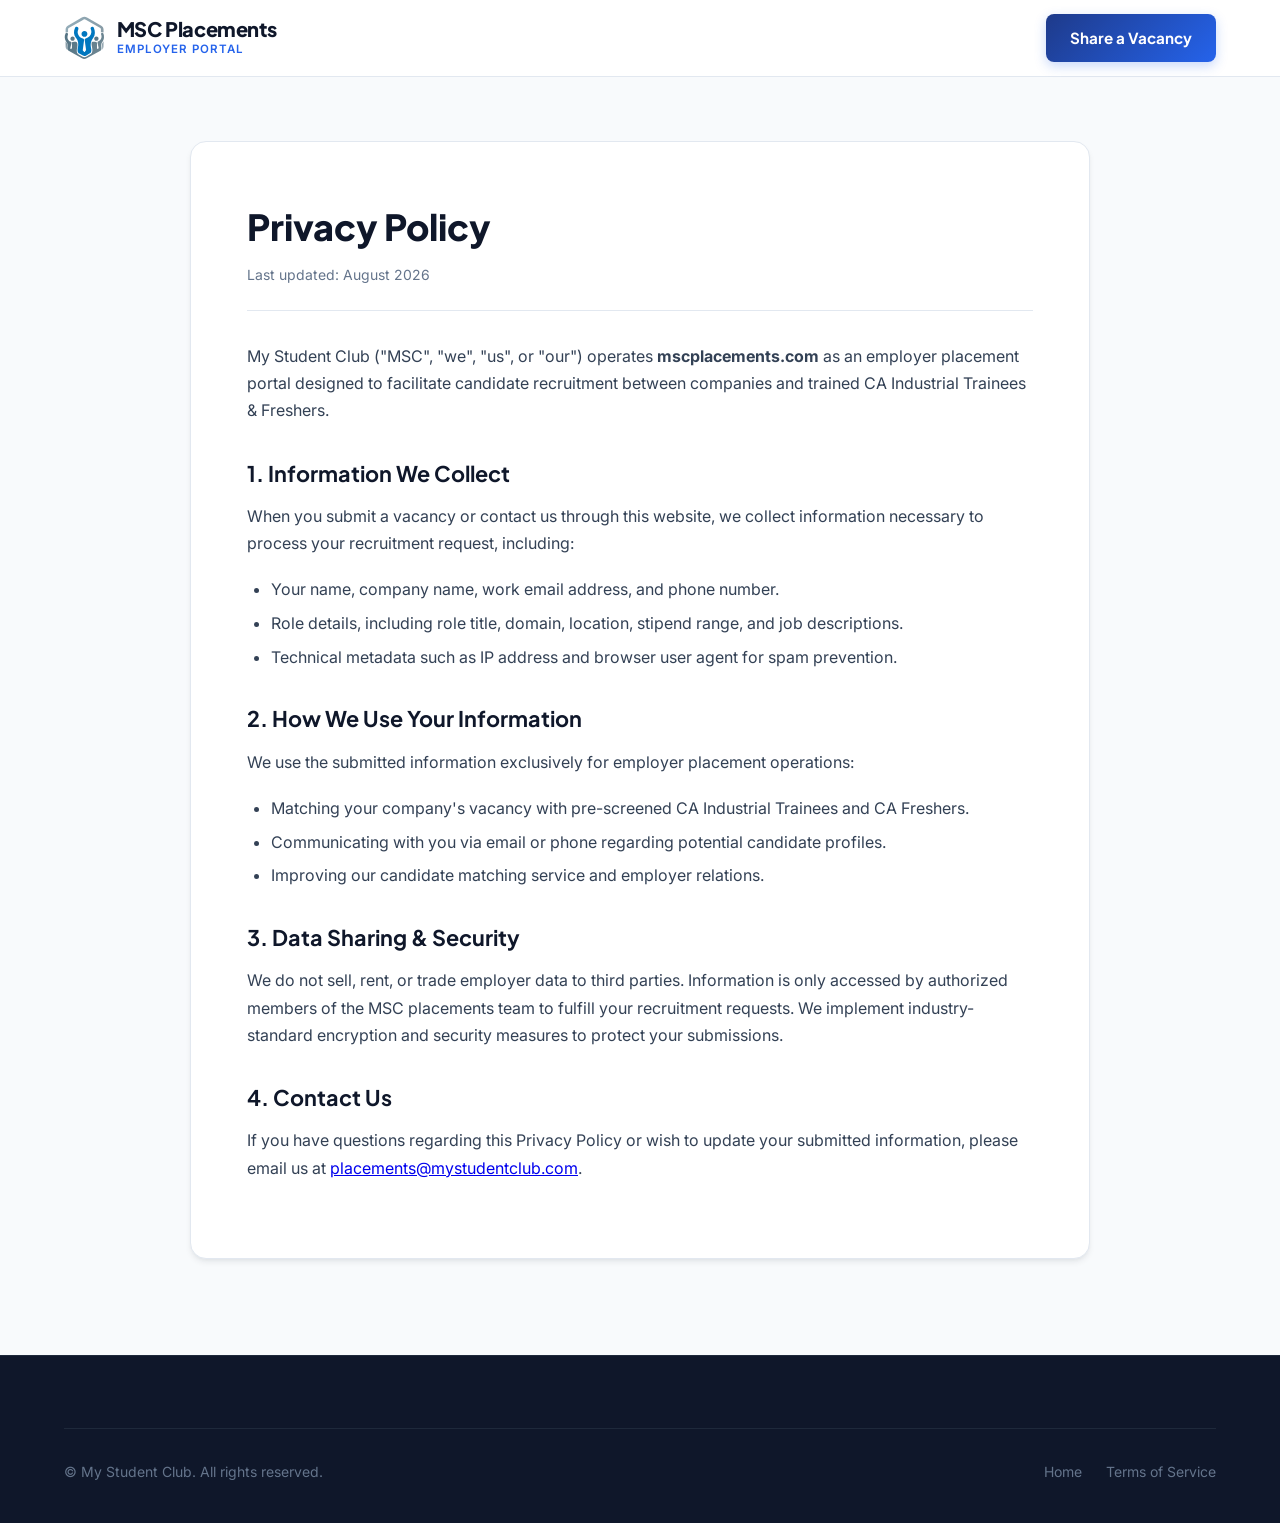
==== privacy.html @ 6378c61b "edited" ====
<!DOCTYPE html>
<html lang="en">
<head>
  <meta charset="UTF-8">
  <meta name="viewport" content="width=device-width, initial-scale=1.0">
  <title>Privacy Policy | MSC Placements</title>
  <meta name="robots" content="noindex, follow">
  <link rel="icon" href="favicon.svg" type="image/svg+xml">
  <link rel="shortcut icon" href="favicon.ico">
  <link rel="stylesheet" href="styles.css">
</head>
<body>
  <!-- Header -->
  <header class="header">
    <div class="container">
      <div class="header-inner">
        <a href="index.html" class="brand-logo" aria-label="MSC Placements Homepage">
          <img src="assets/msc-logo.svg" alt="MSC Mark" width="44" height="44">
          <div class="brand-text">
            <span class="brand-name">MSC Placements</span>
            <span class="brand-sub">Employer Portal</span>
          </div>
        </a>

        <a href="index.html#vacancy-form" class="btn-primary">Share a Vacancy</a>
      </div>
    </div>
  </header>

  <!-- Content -->
  <main class="legal-page">
    <div class="container">
      <div class="legal-card">
        <h1 class="legal-title">Privacy Policy</h1>
        <div class="legal-date">Last updated: August 2026</div>

        <div class="legal-content">
          <p>
            My Student Club ("MSC", "we", "us", or "our") operates <strong>mscplacements.com</strong> as an employer placement portal designed to facilitate candidate recruitment between companies and trained CA Industrial Trainees &amp; Freshers.
          </p>

          <h2>1. Information We Collect</h2>
          <p>When you submit a vacancy or contact us through this website, we collect information necessary to process your recruitment request, including:</p>
          <ul>
            <li>Your name, company name, work email address, and phone number.</li>
            <li>Role details, including role title, domain, location, stipend range, and job descriptions.</li>
            <li>Technical metadata such as IP address and browser user agent for spam prevention.</li>
          </ul>

          <h2>2. How We Use Your Information</h2>
          <p>We use the submitted information exclusively for employer placement operations:</p>
          <ul>
            <li>Matching your company's vacancy with pre-screened CA Industrial Trainees and CA Freshers.</li>
            <li>Communicating with you via email or phone regarding potential candidate profiles.</li>
            <li>Improving our candidate matching service and employer relations.</li>
          </ul>

          <h2>3. Data Sharing &amp; Security</h2>
          <p>
            We do not sell, rent, or trade employer data to third parties. Information is only accessed by authorized members of the MSC placements team to fulfill your recruitment requests. We implement industry-standard encryption and security measures to protect your submissions.
          </p>

          <h2>4. Contact Us</h2>
          <p>
            If you have questions regarding this Privacy Policy or wish to update your submitted information, please email us at <a href="mailto:placements@mystudentclub.com">placements@mystudentclub.com</a>.
          </p>
        </div>
      </div>
    </div>
  </main>

  <!-- Footer -->
  <footer class="footer">
    <div class="container">
      <div class="footer-bottom">
        <div>&copy; My Student Club. All rights reserved.</div>
        <div class="footer-legal-links">
          <a href="index.html">Home</a>
          <a href="terms.html">Terms of Service</a>
        </div>
      </div>
    </div>
  </footer>
</body>
</html>
---- styles.css ----
/* ==========================================================================
   mscplacements.com — Corporate B2B Design System
   Color Tokens: Slate (#0F172A), Royal Blue (#1E3A8A), Accent Blue (#2563EB)
   ========================================================================== */

@import url('https://fonts.googleapis.com/css2?family=Plus+Jakarta+Sans:wght@400;500;600;700;800&family=Inter:wght@400;500;600;700&display=swap');

:root {
  /* Color Palette */
  --navy-dark: #0F172A;
  --navy-surface: #1E293B;
  --blue-primary: #1E3A8A;
  --blue-accent: #2563EB;
  --blue-hover: #1D4ED8;
  --blue-light: #EFF6FF;
  --blue-subtle: #DBEAFE;
  --cyan-accent: #0EA5E9;
  
  --emerald-success: #10B981;
  --emerald-bg: #ECFDF5;
  --red-error: #EF4444;
  --red-bg: #FEF2F2;

  --text-primary: #0F172A;
  --text-body: #334155;
  --text-muted: #64748B;
  --text-light: #94A3B8;

  --bg-page: #F8FAFC;
  --bg-card: #FFFFFF;
  --bg-subtle: #F1F5F9;

  --border-light: #E2E8F0;
  --border-focus: #2563EB;

  /* Typography */
  --font-heading: 'Plus Jakarta Sans', system-ui, -apple-system, sans-serif;
  --font-body: 'Inter', system-ui, -apple-system, sans-serif;

  /* Elevation */
  --shadow-sm: 0 1px 3px rgba(15, 23, 42, 0.05);
  --shadow-md: 0 4px 6px -1px rgba(15, 23, 42, 0.08), 0 2px 4px -2px rgba(15, 23, 42, 0.05);
  --shadow-lg: 0 10px 25px -5px rgba(15, 23, 42, 0.08), 0 8px 10px -6px rgba(15, 23, 42, 0.04);
  --shadow-xl: 0 20px 30px -10px rgba(15, 23, 42, 0.12);

  /* Transitions */
  --transition: all 0.2s cubic-bezier(0.4, 0, 0.2, 1);
}

/* Base Resets */
*, *::before, *::after {
  box-sizing: border-box;
  margin: 0;
  padding: 0;
}

html {
  scroll-behavior: smooth;
  font-size: 16px;
}

body {
  font-family: var(--font-body);
  background-color: var(--bg-page);
  color: var(--text-body);
  line-height: 1.6;
  -webkit-font-smoothing: antialiased;
  -moz-osx-font-smoothing: grayscale;
}

/* Containers & Grids */
.container {
  width: 100%;
  max-width: 1200px;
  margin: 0 auto;
  padding: 0 1.5rem;
}

/* Header */
.header {
  position: sticky;
  top: 0;
  z-index: 100;
  background-color: rgba(255, 255, 255, 0.92);
  backdrop-filter: blur(12px);
  -webkit-backdrop-filter: blur(12px);
  border-bottom: 1px solid var(--border-light);
  transition: var(--transition);
}

.header-inner {
  display: flex;
  align-items: center;
  justify-content: space-between;
  height: 76px;
}

.brand-logo {
  display: flex;
  align-items: center;
  gap: 0.75rem;
  text-decoration: none;
  color: var(--navy-dark);
}

.brand-logo img, .brand-logo svg {
  height: 44px;
  width: auto;
  display: block;
}

.brand-text {
  display: flex;
  flex-direction: column;
}

.brand-name {
  font-family: var(--font-heading);
  font-weight: 800;
  font-size: 1.25rem;
  color: var(--navy-dark);
  letter-spacing: -0.02em;
  line-height: 1.1;
}

.brand-sub {
  font-size: 0.72rem;
  font-weight: 600;
  color: var(--blue-accent);
  letter-spacing: 0.08em;
  text-transform: uppercase;
}

/* Buttons & Links */
.btn-primary {
  display: inline-flex;
  align-items: center;
  justify-content: center;
  gap: 0.5rem;
  background: linear-gradient(135deg, var(--blue-primary) 0%, var(--blue-accent) 100%);
  color: #FFFFFF;
  font-family: var(--font-heading);
  font-weight: 700;
  font-size: 0.95rem;
  padding: 0.75rem 1.5rem;
  border-radius: 8px;
  text-decoration: none;
  border: none;
  cursor: pointer;
  box-shadow: 0 4px 12px rgba(37, 99, 235, 0.25);
  transition: var(--transition);
}

.btn-primary:hover {
  background: linear-gradient(135deg, #1B3278 0%, var(--blue-hover) 100%);
  transform: translateY(-1px);
  box-shadow: 0 6px 16px rgba(37, 99, 235, 0.35);
}

.btn-primary:active {
  transform: translateY(0);
}

.btn-primary-lg {
  padding: 0.95rem 2rem;
  font-size: 1.05rem;
  border-radius: 10px;
}

.link-secondary {
  display: inline-flex;
  align-items: center;
  gap: 0.35rem;
  color: var(--text-body);
  font-family: var(--font-heading);
  font-weight: 600;
  font-size: 0.95rem;
  text-decoration: none;
  transition: var(--transition);
}

.link-secondary:hover {
  color: var(--blue-accent);
}

/* Hero Section */
.hero {
  padding: 4.5rem 0 3.5rem;
  background: radial-gradient(circle at 90% 10%, rgba(37, 99, 235, 0.04) 0%, transparent 60%);
  overflow: hidden;
}

.hero-grid {
  display: grid;
  grid-template-columns: 1fr 1fr;
  gap: 3.5rem;
  align-items: center;
}

.hero-badge {
  display: inline-flex;
  align-items: center;
  gap: 0.5rem;
  background-color: var(--blue-light);
  border: 1px solid var(--blue-subtle);
  color: var(--blue-primary);
  font-size: 0.825rem;
  font-weight: 700;
  padding: 0.4rem 0.85rem;
  border-radius: 9999px;
  margin-bottom: 1.25rem;
  letter-spacing: 0.02em;
}

.hero-badge-dot {
  width: 7px;
  height: 7px;
  border-radius: 50%;
  background-color: var(--blue-accent);
}

.hero-title {
  font-family: var(--font-heading);
  font-weight: 800;
  font-size: 2.75rem;
  line-height: 1.2;
  color: var(--navy-dark);
  letter-spacing: -0.03em;
  margin-bottom: 1.25rem;
}

.hero-title span {
  background: linear-gradient(135deg, var(--blue-primary) 0%, var(--blue-accent) 100%);
  -webkit-background-clip: text;
  -webkit-text-fill-color: transparent;
}

.hero-sub {
  font-size: 1.125rem;
  color: var(--text-body);
  line-height: 1.65;
  margin-bottom: 2rem;
  max-width: 580px;
}

.hero-actions {
  display: flex;
  align-items: center;
  gap: 1.5rem;
  flex-wrap: wrap;
}

.hero-visual {
  position: relative;
  display: flex;
  justify-content: center;
  align-items: center;
}

.hero-visual img, .hero-visual svg {
  width: 100%;
  max-width: 560px;
  height: auto;
}

/* Trust Bar */
.trust-bar {
  background-color: #FFFFFF;
  border-top: 1px solid var(--border-light);
  border-bottom: 1px solid var(--border-light);
  padding: 2rem 0;
}

.trust-grid {
  display: grid;
  grid-template-columns: repeat(4, 1fr);
  gap: 1.5rem;
  text-align: center;
}

.trust-item {
  position: relative;
  padding: 0.5rem 1rem;
}

.trust-item:not(:last-child)::after {
  content: '';
  position: absolute;
  right: 0;
  top: 20%;
  height: 60%;
  width: 1px;
  background-color: var(--border-light);
}

.trust-number {
  font-family: var(--font-heading);
  font-weight: 800;
  font-size: 2.25rem;
  color: var(--navy-dark);
  line-height: 1.1;
  margin-bottom: 0.25rem;
}

.trust-label {
  font-size: 0.875rem;
  font-weight: 600;
  color: var(--text-muted);
}

/* Shared Section Styling */
.section {
  padding: 5rem 0;
}

.section-alt {
  background-color: #FFFFFF;
}

.section-header {
  text-align: center;
  max-width: 720px;
  margin: 0 auto 3.5rem;
}

.section-tag {
  font-family: var(--font-heading);
  font-size: 0.825rem;
  font-weight: 700;
  color: var(--blue-accent);
  text-transform: uppercase;
  letter-spacing: 0.08em;
  margin-bottom: 0.5rem;
  display: block;
}

.section-title {
  font-family: var(--font-heading);
  font-weight: 800;
  font-size: 2.125rem;
  color: var(--navy-dark);
  letter-spacing: -0.02em;
  margin-bottom: 1rem;
}

.section-desc {
  font-size: 1.05rem;
  color: var(--text-muted);
  line-height: 1.6;
}

/* How It Works */
.steps-grid {
  display: grid;
  grid-template-columns: repeat(3, 1fr);
  gap: 2rem;
}

.step-card {
  background-color: var(--bg-card);
  border: 1px solid var(--border-light);
  border-radius: 14px;
  padding: 2.25rem 1.75rem;
  box-shadow: var(--shadow-sm);
  transition: var(--transition);
  position: relative;
}

.step-card:hover {
  transform: translateY(-4px);
  box-shadow: var(--shadow-lg);
  border-color: var(--blue-subtle);
}

.step-num {
  font-family: var(--font-heading);
  font-weight: 800;
  font-size: 2.5rem;
  color: var(--blue-subtle);
  line-height: 1;
  margin-bottom: 1rem;
}

.step-title {
  font-family: var(--font-heading);
  font-weight: 700;
  font-size: 1.25rem;
  color: var(--navy-dark);
  margin-bottom: 0.75rem;
}

.step-body {
  font-size: 0.95rem;
  color: var(--text-body);
  line-height: 1.6;
}

/* Who Our Candidates Are */
.candidates-grid {
  display: grid;
  grid-template-columns: 1fr 1fr;
  gap: 3rem;
  align-items: center;
}

.candidate-list {
  list-style: none;
  margin: 1.5rem 0;
}

.candidate-list li {
  position: relative;
  padding-left: 2rem;
  margin-bottom: 1rem;
  font-size: 1.025rem;
  color: var(--text-body);
  font-weight: 500;
}

.candidate-list li::before {
  content: '✓';
  position: absolute;
  left: 0;
  top: 0.1rem;
  width: 22px;
  height: 22px;
  background-color: var(--blue-light);
  color: var(--blue-accent);
  border-radius: 50%;
  display: flex;
  align-items: center;
  justify-content: center;
  font-size: 0.8rem;
  font-weight: 800;
}

.industrial-explainer-card {
  background: linear-gradient(135deg, #0F172A 0%, #1E293B 100%);
  color: #FFFFFF;
  border-radius: 16px;
  padding: 2.25rem;
  box-shadow: var(--shadow-xl);
  position: relative;
  overflow: hidden;
}

.industrial-explainer-card::after {
  content: '';
  position: absolute;
  top: -30px;
  right: -30px;
  width: 140px;
  height: 140px;
  background: radial-gradient(circle, rgba(37, 99, 235, 0.25) 0%, transparent 70%);
  border-radius: 50%;
}

.explainer-badge {
  display: inline-block;
  background-color: rgba(37, 99, 235, 0.3);
  border: 1px solid rgba(56, 189, 248, 0.4);
  color: #38BDF8;
  font-size: 0.75rem;
  font-weight: 700;
  padding: 0.3rem 0.75rem;
  border-radius: 6px;
  letter-spacing: 0.05em;
  text-transform: uppercase;
  margin-bottom: 1rem;
}

.explainer-heading {
  font-family: var(--font-heading);
  font-weight: 700;
  font-size: 1.25rem;
  margin-bottom: 0.75rem;
  color: #FFFFFF;
}

.explainer-text {
  font-size: 0.95rem;
  line-height: 1.65;
  color: #CBD5E1;
}

/* Domains We Cover */
.domains-grid {
  display: grid;
  grid-template-columns: repeat(4, 1fr);
  gap: 1.25rem;
}

.domain-pill {
  background-color: var(--bg-card);
  border: 1px solid var(--border-light);
  border-radius: 10px;
  padding: 1.25rem 1rem;
  text-align: center;
  font-family: var(--font-heading);
  font-weight: 600;
  font-size: 0.975rem;
  color: var(--navy-dark);
  box-shadow: var(--shadow-sm);
  transition: var(--transition);
  display: flex;
  align-items: center;
  justify-content: center;
}

.domain-pill:hover {
  border-color: var(--blue-accent);
  background-color: var(--blue-light);
  color: var(--blue-primary);
  transform: translateY(-2px);
}

/* Form Section */
.form-section {
  padding: 5.5rem 0;
  background: linear-gradient(180deg, var(--bg-page) 0%, #EFF6FF 100%);
}

.form-card {
  background-color: #FFFFFF;
  border: 1px solid var(--border-light);
  border-radius: 20px;
  padding: 3rem;
  box-shadow: var(--shadow-xl);
  max-width: 860px;
  margin: 0 auto;
}

.form-header {
  margin-bottom: 2.25rem;
  text-align: center;
}

.form-title {
  font-family: var(--font-heading);
  font-weight: 800;
  font-size: 2.25rem;
  color: var(--navy-dark);
  margin-bottom: 0.5rem;
}

.form-subline {
  font-size: 1.05rem;
  color: var(--text-muted);
}

.form-grid {
  display: grid;
  grid-template-columns: 1fr 1fr;
  gap: 1.5rem;
}

.form-group {
  display: flex;
  flex-direction: column;
}

.form-group-full {
  grid-column: 1 / -1;
}

.form-label {
  font-family: var(--font-heading);
  font-weight: 600;
  font-size: 0.9rem;
  color: var(--navy-dark);
  margin-bottom: 0.4rem;
}

.form-label .req {
  color: var(--red-error);
  margin-left: 0.2rem;
}

.form-input, .form-select, .form-textarea {
  width: 100%;
  font-family: var(--font-body);
  font-size: 0.975rem;
  color: var(--text-primary);
  background-color: #FFFFFF;
  border: 1.5px solid var(--border-light);
  border-radius: 8px;
  padding: 0.75rem 1rem;
  transition: var(--transition);
  outline: none;
}

.form-input:focus, .form-select:focus, .form-textarea:focus {
  border-color: var(--border-focus);
  box-shadow: 0 0 0 4px rgba(37, 99, 235, 0.12);
}

.form-input.is-invalid, .form-select.is-invalid, .form-textarea.is-invalid {
  border-color: var(--red-error);
  background-color: var(--red-bg);
}

.form-error-msg {
  font-size: 0.8rem;
  color: var(--red-error);
  font-weight: 500;
  margin-top: 0.35rem;
  display: none;
}

.form-error-msg.active {
  display: block;
}

/* Honeypot field - visually hidden */
.hp-field {
  display: none !important;
  visibility: hidden !important;
  opacity: 0 !important;
  position: absolute !important;
  left: -9999px !important;
}

.form-submit-wrapper {
  margin-top: 2rem;
  grid-column: 1 / -1;
  text-align: center;
}

.form-submit-btn {
  width: 100%;
  max-width: 340px;
  font-size: 1.05rem;
  padding: 0.9rem 2rem;
}

/* Form Success & Error Banners */
.form-banner {
  padding: 1.5rem 2rem;
  border-radius: 12px;
  margin-bottom: 2rem;
  display: none;
  align-items: center;
  gap: 1rem;
}

.form-banner-success {
  background-color: var(--emerald-bg);
  border: 1px solid #A7F3D0;
  color: #065F46;
}

.form-banner-success-icon {
  width: 32px;
  height: 32px;
  border-radius: 50%;
  background-color: var(--emerald-success);
  color: #FFFFFF;
  display: flex;
  align-items: center;
  justify-content: center;
  font-weight: 800;
  font-size: 1.1rem;
  flex-shrink: 0;
}

.form-banner-title {
  font-family: var(--font-heading);
  font-weight: 700;
  font-size: 1.1rem;
  margin-bottom: 0.2rem;
}

.form-banner-text {
  font-size: 0.925rem;
}

/* Footer */
.footer {
  background-color: var(--navy-dark);
  color: #94A3B8;
  padding: 4.5rem 0 2.5rem;
  border-top: 1px solid #1E293B;
}

.footer-grid {
  display: grid;
  grid-template-columns: 2fr 1fr 1fr 1fr;
  gap: 3rem;
  margin-bottom: 3.5rem;
}

.footer-brand {
  display: flex;
  flex-direction: column;
  gap: 1rem;
}

.footer-logo {
  display: flex;
  align-items: center;
  gap: 0.75rem;
  text-decoration: none;
  color: #FFFFFF;
}

.footer-logo img, .footer-logo svg {
  height: 40px;
  width: auto;
}

.footer-logo-text {
  font-family: var(--font-heading);
  font-weight: 800;
  font-size: 1.2rem;
  color: #FFFFFF;
}

.footer-desc {
  font-size: 0.925rem;
  line-height: 1.6;
  color: #94A3B8;
  max-width: 340px;
}

.footer-heading {
  font-family: var(--font-heading);
  font-weight: 700;
  font-size: 0.95rem;
  color: #FFFFFF;
  margin-bottom: 1.25rem;
  letter-spacing: 0.02em;
}

.footer-links {
  list-style: none;
}

.footer-links li {
  margin-bottom: 0.75rem;
}

.footer-links a {
  color: #94A3B8;
  text-decoration: none;
  font-size: 0.925rem;
  transition: var(--transition);
}

.footer-links a:hover {
  color: #FFFFFF;
}

.footer-contact-item {
  display: flex;
  align-items: center;
  gap: 0.6rem;
  font-size: 0.925rem;
  margin-bottom: 0.75rem;
  color: #CBD5E1;
}

.footer-contact-item a {
  color: #CBD5E1;
  text-decoration: none;
  transition: var(--transition);
}

.footer-contact-item a:hover {
  color: #38BDF8;
}

.footer-bottom {
  border-top: 1px solid #1E293B;
  padding-top: 2rem;
  display: flex;
  align-items: center;
  justify-content: space-between;
  font-size: 0.875rem;
  color: #64748B;
}

.footer-legal-links {
  display: flex;
  gap: 1.5rem;
}

.footer-legal-links a {
  color: #64748B;
  text-decoration: none;
  transition: var(--transition);
}

.footer-legal-links a:hover {
  color: #94A3B8;
}

/* Legal Pages Styling */
.legal-page {
  padding: 4rem 0 6rem;
}

.legal-card {
  background-color: #FFFFFF;
  border: 1px solid var(--border-light);
  border-radius: 16px;
  padding: 3.5rem;
  box-shadow: var(--shadow-md);
  max-width: 900px;
  margin: 0 auto;
}

.legal-title {
  font-family: var(--font-heading);
  font-weight: 800;
  font-size: 2.25rem;
  color: var(--navy-dark);
  margin-bottom: 0.5rem;
}

.legal-date {
  font-size: 0.875rem;
  color: var(--text-muted);
  margin-bottom: 2rem;
  padding-bottom: 1.5rem;
  border-bottom: 1px solid var(--border-light);
}

.legal-content h2 {
  font-family: var(--font-heading);
  font-weight: 700;
  font-size: 1.35rem;
  color: var(--navy-dark);
  margin: 2rem 0 0.75rem;
}

.legal-content p {
  font-size: 1rem;
  line-height: 1.7;
  color: var(--text-body);
  margin-bottom: 1.25rem;
}

.legal-content ul {
  margin: 1rem 0 1.5rem 1.5rem;
}

.legal-content li {
  margin-bottom: 0.5rem;
  color: var(--text-body);
}

/* Responsive Media Queries */
@media (max-width: 1024px) {
  .hero-title {
    font-size: 2.25rem;
  }
  .domains-grid {
    grid-template-columns: repeat(3, 1fr);
  }
  .footer-grid {
    grid-template-columns: 1fr 1fr;
  }
}

@media (max-width: 768px) {
  .header-inner {
    height: 68px;
  }
  .hero-grid {
    grid-template-columns: 1fr;
    gap: 2.5rem;
  }
  .hero-visual {
    order: -1;
  }
  .trust-grid {
    grid-template-columns: repeat(2, 1fr);
    gap: 1rem;
  }
  .trust-item:not(:last-child)::after {
    display: none;
  }
  .steps-grid {
    grid-template-columns: 1fr;
  }
  .candidates-grid {
    grid-template-columns: 1fr;
  }
  .domains-grid {
    grid-template-columns: repeat(2, 1fr);
  }
  .form-grid {
    grid-template-columns: 1fr;
  }
  .form-card {
    padding: 2rem 1.5rem;
  }
  .footer-grid {
    grid-template-columns: 1fr;
    gap: 2rem;
  }
  .footer-bottom {
    flex-direction: column;
    gap: 1rem;
    text-align: center;
  }
}

@media (max-width: 480px) {
  .hero-title {
    font-size: 1.85rem;
  }
  .trust-grid {
    grid-template-columns: 1fr;
  }
  .domains-grid {
    grid-template-columns: 1fr;
  }
}
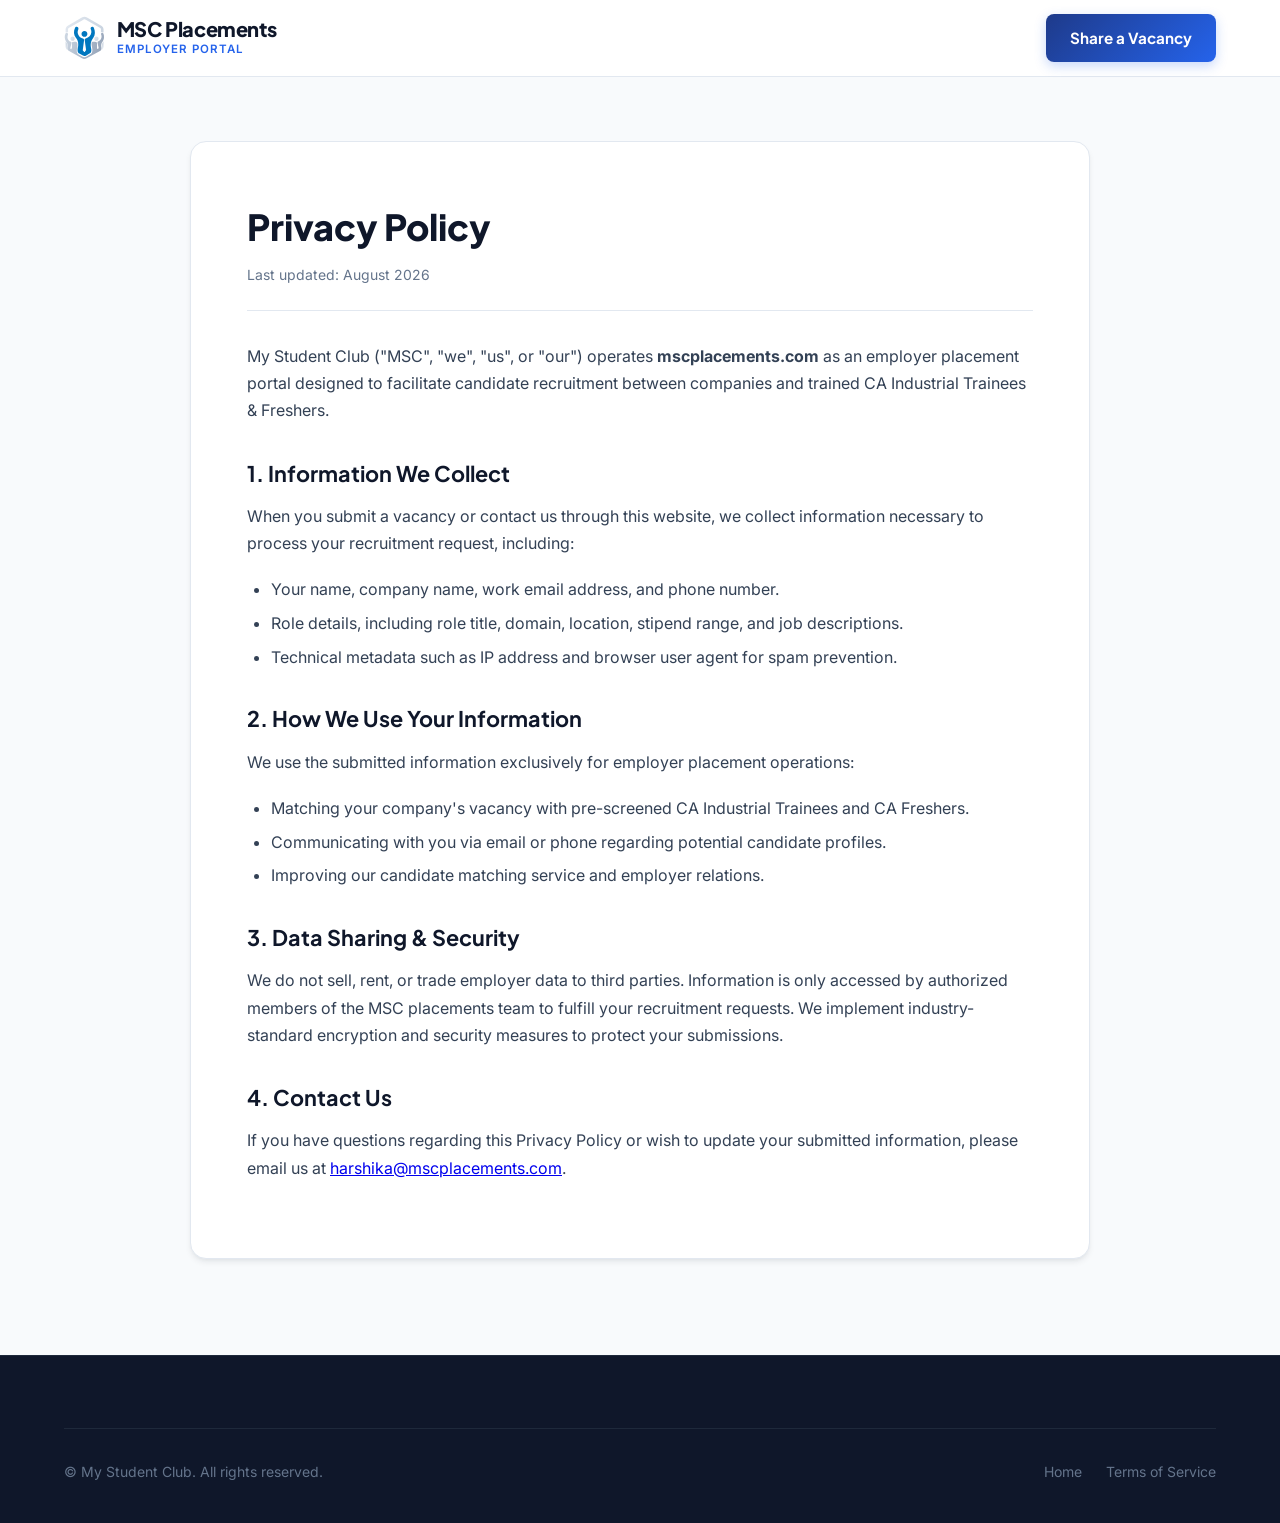
==== commit a23f1337: "edited" ====
--- a/privacy.html
+++ b/privacy.html
@@ -62,7 +62,7 @@
 
           <h2>4. Contact Us</h2>
           <p>
-            If you have questions regarding this Privacy Policy or wish to update your submitted information, please email us at <a href="mailto:placements@mystudentclub.com">placements@mystudentclub.com</a>.
+            If you have questions regarding this Privacy Policy or wish to update your submitted information, please email us at <a href="mailto:harshika@mscplacements.com">harshika@mscplacements.com</a>.
           </p>
         </div>
       </div>
--- a/styles.css
+++ b/styles.css
@@ -273,7 +273,7 @@
 
 .trust-grid {
   display: grid;
-  grid-template-columns: repeat(4, 1fr);
+  grid-template-columns: repeat(3, 1fr);
   gap: 1.5rem;
   text-align: center;
 }
